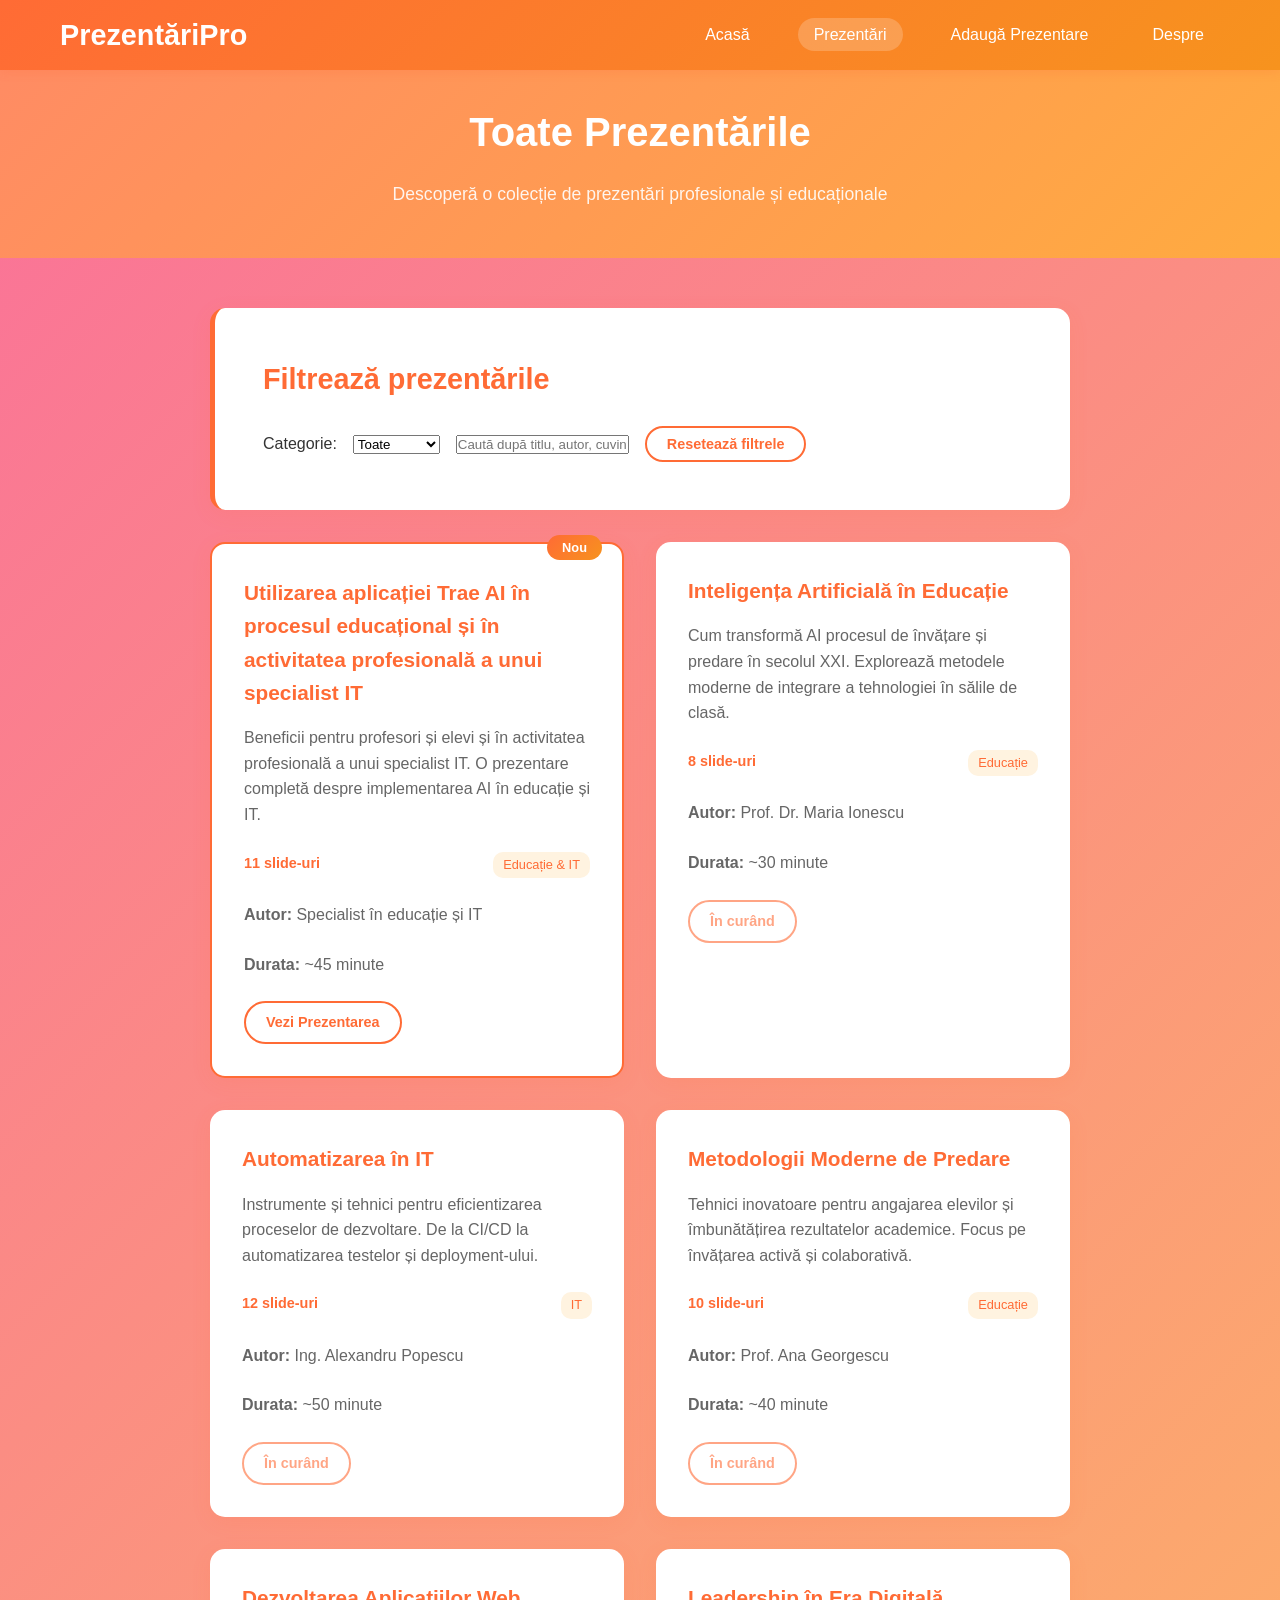
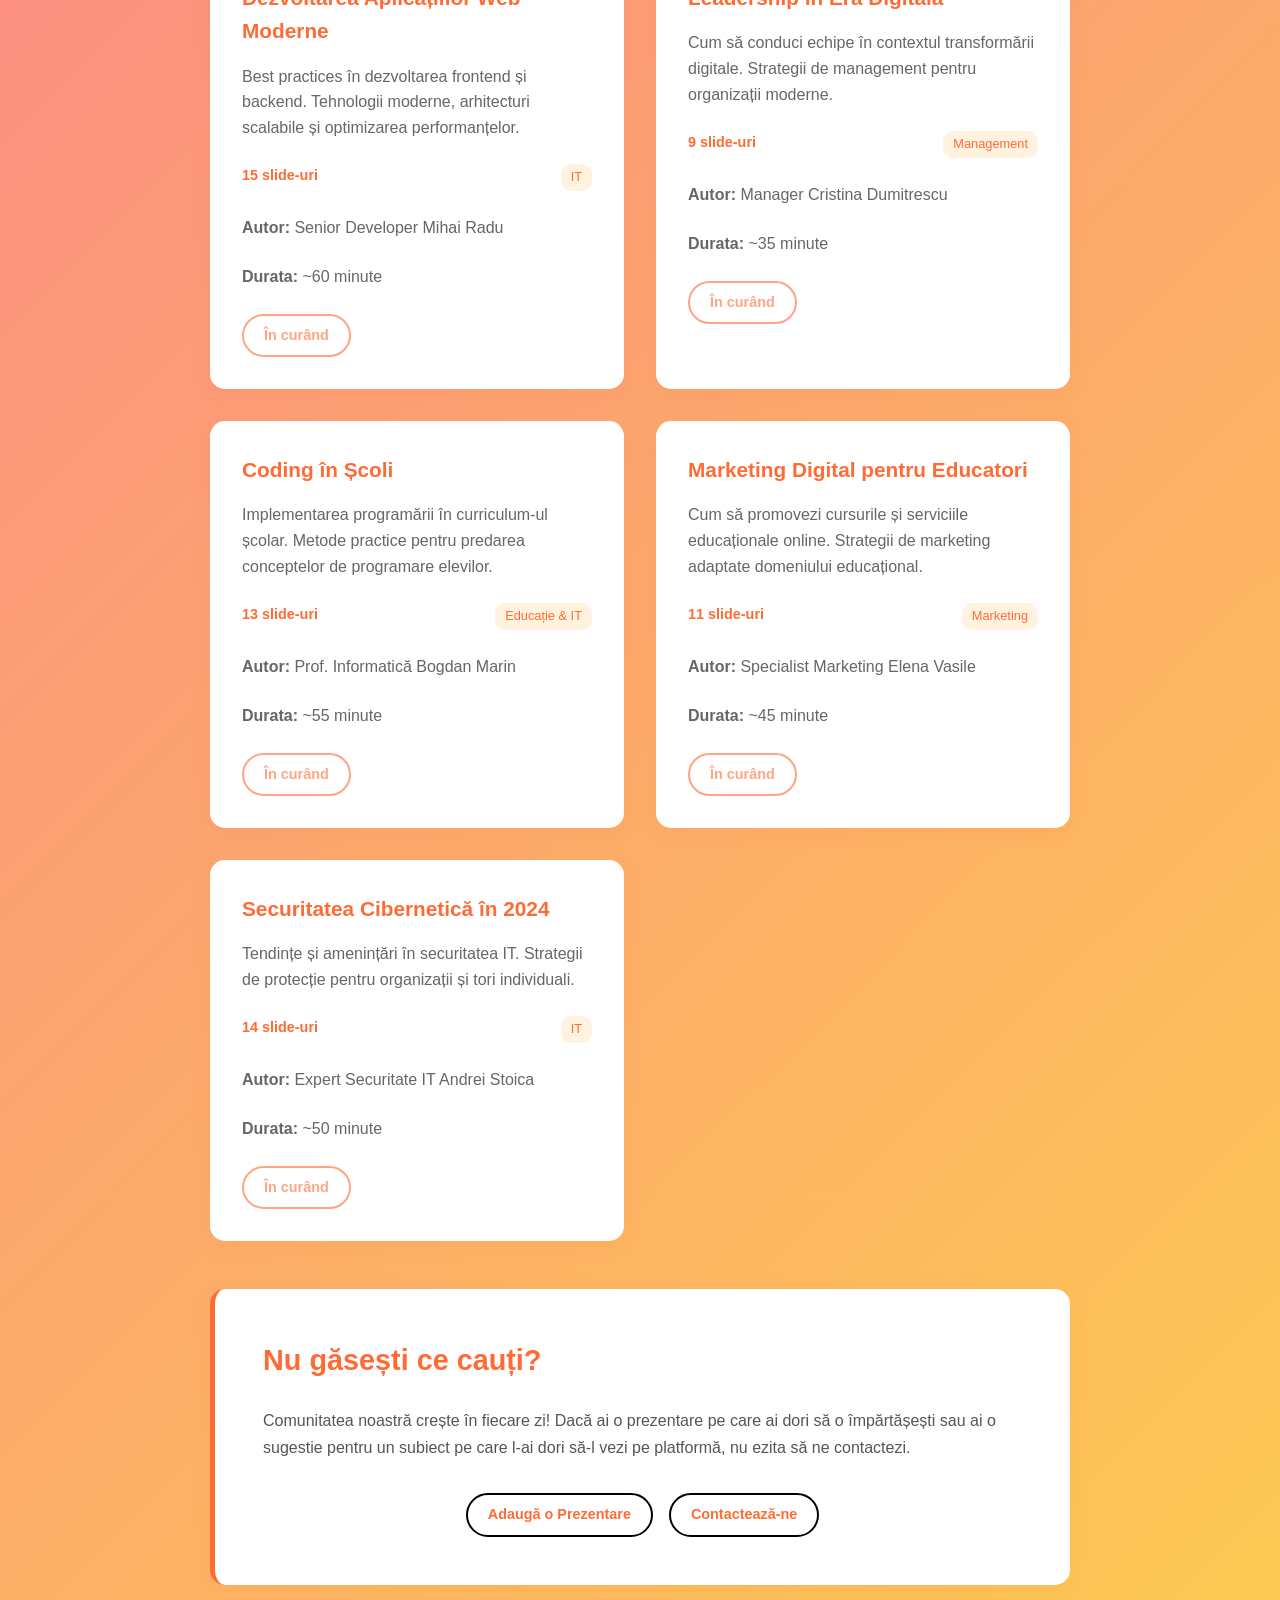
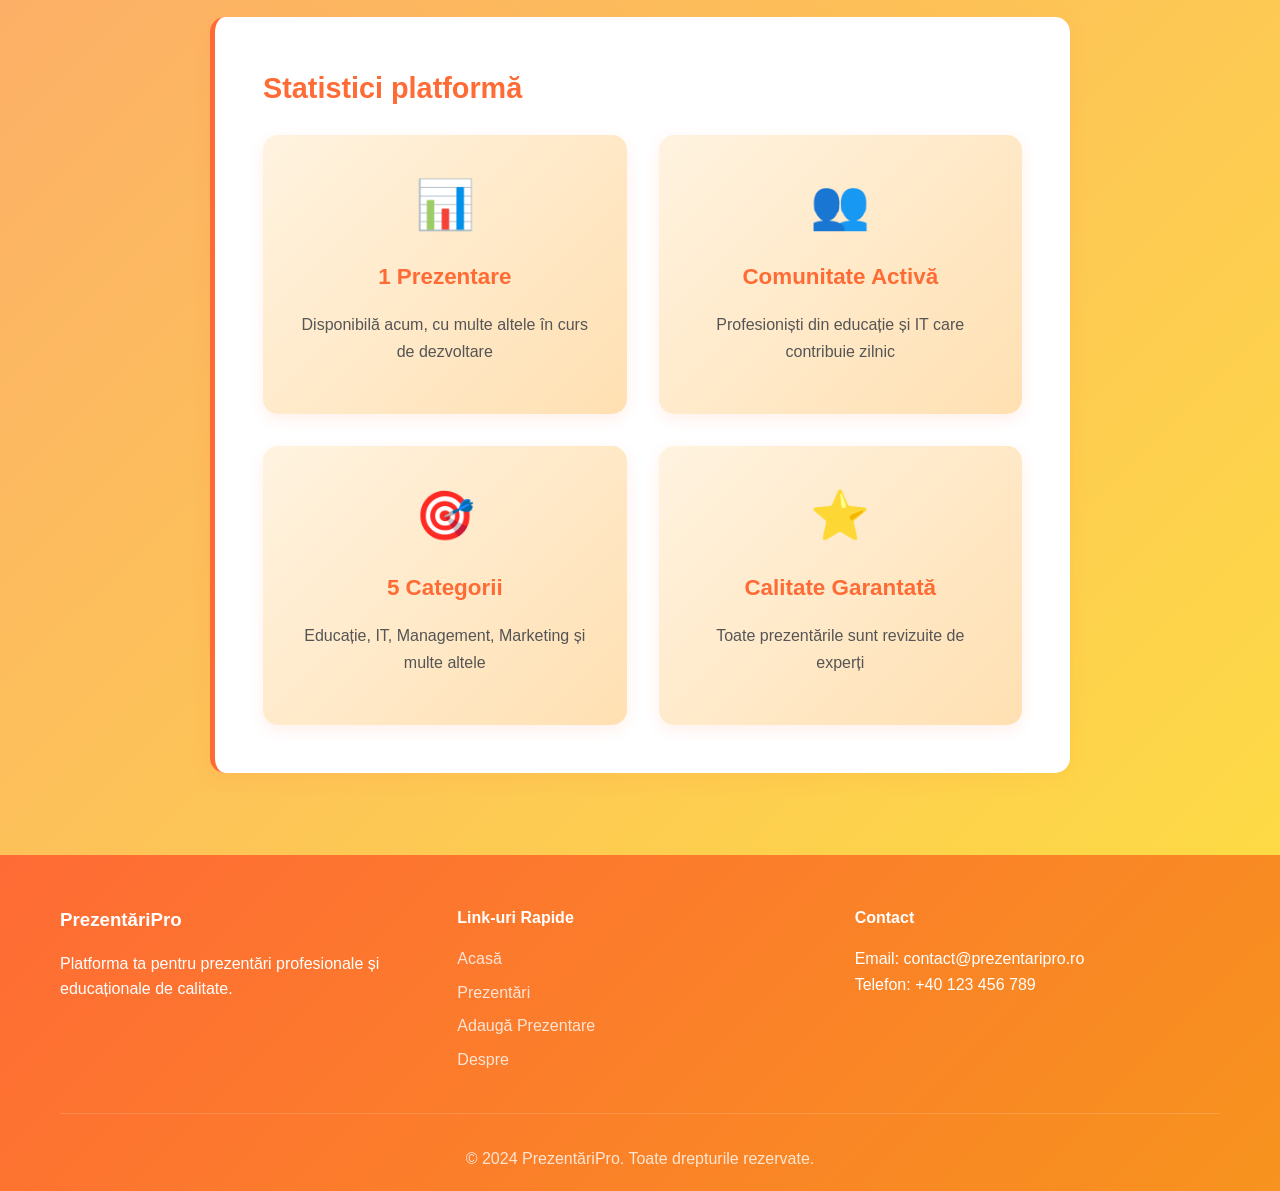
==== prezentari.html @ 8ccc5378 "Add files via upload" ====
<!DOCTYPE html>
<html lang="ro">
<head>
    <meta charset="UTF-8">
    <meta name="viewport" content="width=device-width, initial-scale=1.0">
    <title>Prezentări - PrezentăriPro</title>
    <link rel="stylesheet" href="styles.css">
</head>
<body>
    <nav class="navbar">
        <div class="nav-container">
            <div class="nav-logo">
                <h2>PrezentăriPro</h2>
            </div>
            <ul class="nav-menu">
                <li class="nav-item">
                    <a href="index.html" class="nav-link">Acasă</a>
                </li>
                <li class="nav-item">
                    <a href="prezentari.html" class="nav-link active">Prezentări</a>
                </li>
                <li class="nav-item">
                    <a href="adauga.html" class="nav-link">Adaugă Prezentare</a>
                </li>
                <li class="nav-item">
                    <a href="despre.html" class="nav-link">Despre</a>
                </li>
            </ul>
            <div class="hamburger">
                <span class="bar"></span>
                <span class="bar"></span>
                <span class="bar"></span>
            </div>
        </div>
    </nav>

    <header class="presentation-header">
        <div class="container">
            <h1 class="presentation-title">Toate Prezentările</h1>
            <p class="presentation-meta">Descoperă o colecție de prezentări profesionale și educaționale</p>
        </div>
    </header>

    <main class="slides-container">
        <div class="slide">
            <h2>Filtrează prezentările</h2>
            <div class="filters" style="display: flex; gap: 1rem; align-items: center;">
                <label for="category-filter">Categorie:</label>
                <select id="category-filter" class="filter-select">
                    <option value="all">Toate</option>
                    <option value="Didactic">Didactic</option>
                    <option value="Creativ">Creativ</option>
                    <option value="Tehnologie">Tehnologie</option>
                    <option value="Știință">Știință</option>
                    <option value="Arte">Arte</option>
                </select>
                <input type="text" id="search-input" placeholder="Caută după titlu, autor, cuvinte-cheie" class="search-input">
                <button id="clear-filters" class="btn btn-outline">Resetează filtrele</button>
            </div>
        </div>


        <section class="presentations-grid" style="display: grid; grid-template-columns: repeat(auto-fit, minmax(350px, 1fr)); gap: 2rem; margin-bottom: 3rem;">
            <!-- Prezentarea principală -->
            <div class="presentation-card featured" data-category="educatie-it">
                <div class="card-header">
                    <span class="badge">Nou</span>
                </div>
                <h3>Utilizarea aplicației Trae AI în procesul educațional și în activitatea profesională a unui specialist IT</h3>
                <p>Beneficii pentru profesori și elevi și în activitatea profesională a unui specialist IT. O prezentare completă despre implementarea AI în educație și IT.</p>
                <div class="card-meta">
                    <span class="slides-count">11 slide-uri</span>
                    <span class="category">Educație & IT</span>
                </div>
                <div style="margin-top: 1rem;">
                    <p><strong>Autor:</strong> Specialist în educație și IT</p>
                    <p><strong>Durata:</strong> ~45 minute</p>
                </div>
                <a href="trae-ai-prezentare.html" class="btn btn-outline">Vezi Prezentarea</a>
            </div>

            <!-- Prezentări viitoare -->
            <div class="presentation-card" data-category="educatie">
                <h3>Inteligența Artificială în Educație</h3>
                <p>Cum transformă AI procesul de învățare și predare în secolul XXI. Explorează metodele moderne de integrare a tehnologiei în sălile de clasă.</p>
                <div class="card-meta">
                    <span class="slides-count">8 slide-uri</span>
                    <span class="category">Educație</span>
                </div>
                <div style="margin-top: 1rem;">
                    <p><strong>Autor:</strong> Prof. Dr. Maria Ionescu</p>
                    <p><strong>Durata:</strong> ~30 minute</p>
                </div>
                <a href="#" class="btn btn-outline" style="opacity: 0.6; cursor: not-allowed;">În curând</a>
            </div>

            <div class="presentation-card" data-category="it">
                <h3>Automatizarea în IT</h3>
                <p>Instrumente și tehnici pentru eficientizarea proceselor de dezvoltare. De la CI/CD la automatizarea testelor și deployment-ului.</p>
                <div class="card-meta">
                    <span class="slides-count">12 slide-uri</span>
                    <span class="category">IT</span>
                </div>
                <div style="margin-top: 1rem;">
                    <p><strong>Autor:</strong> Ing. Alexandru Popescu</p>
                    <p><strong>Durata:</strong> ~50 minute</p>
                </div>
                <a href="#" class="btn btn-outline" style="opacity: 0.6; cursor: not-allowed;">În curând</a>
            </div>

            <div class="presentation-card" data-category="educatie">
                <h3>Metodologii Moderne de Predare</h3>
                <p>Tehnici inovatoare pentru angajarea elevilor și îmbunătățirea rezultatelor academice. Focus pe învățarea activă și colaborativă.</p>
                <div class="card-meta">
                    <span class="slides-count">10 slide-uri</span>
                    <span class="category">Educație</span>
                </div>
                <div style="margin-top: 1rem;">
                    <p><strong>Autor:</strong> Prof. Ana Georgescu</p>
                    <p><strong>Durata:</strong> ~40 minute</p>
                </div>
                <a href="#" class="btn btn-outline" style="opacity: 0.6; cursor: not-allowed;">În curând</a>
            </div>

            <div class="presentation-card" data-category="it">
                <h3>Dezvoltarea Aplicațiilor Web Moderne</h3>
                <p>Best practices în dezvoltarea frontend și backend. Tehnologii moderne, arhitecturi scalabile și optimizarea performanțelor.</p>
                <div class="card-meta">
                    <span class="slides-count">15 slide-uri</span>
                    <span class="category">IT</span>
                </div>
                <div style="margin-top: 1rem;">
                    <p><strong>Autor:</strong> Senior Developer Mihai Radu</p>
                    <p><strong>Durata:</strong> ~60 minute</p>
                </div>
                <a href="#" class="btn btn-outline" style="opacity: 0.6; cursor: not-allowed;">În curând</a>
            </div>

            <div class="presentation-card" data-category="management">
                <h3>Leadership în Era Digitală</h3>
                <p>Cum să conduci echipe în contextul transformării digitale. Strategii de management pentru organizații moderne.</p>
                <div class="card-meta">
                    <span class="slides-count">9 slide-uri</span>
                    <span class="category">Management</span>
                </div>
                <div style="margin-top: 1rem;">
                    <p><strong>Autor:</strong> Manager Cristina Dumitrescu</p>
                    <p><strong>Durata:</strong> ~35 minute</p>
                </div>
                <a href="#" class="btn btn-outline" style="opacity: 0.6; cursor: not-allowed;">În curând</a>
            </div>

            <div class="presentation-card" data-category="educatie-it">
                <h3>Coding în Școli</h3>
                <p>Implementarea programării în curriculum-ul școlar. Metode practice pentru predarea conceptelor de programare elevilor.</p>
                <div class="card-meta">
                    <span class="slides-count">13 slide-uri</span>
                    <span class="category">Educație & IT</span>
                </div>
                <div style="margin-top: 1rem;">
                    <p><strong>Autor:</strong> Prof. Informatică Bogdan Marin</p>
                    <p><strong>Durata:</strong> ~55 minute</p>
                </div>
                <a href="#" class="btn btn-outline" style="opacity: 0.6; cursor: not-allowed;">În curând</a>
            </div>

            <div class="presentation-card" data-category="marketing">
                <h3>Marketing Digital pentru Educatori</h3>
                <p>Cum să promovezi cursurile și serviciile educaționale online. Strategii de marketing adaptate domeniului educațional.</p>
                <div class="card-meta">
                    <span class="slides-count">11 slide-uri</span>
                    <span class="category">Marketing</span>
                </div>
                <div style="margin-top: 1rem;">
                    <p><strong>Autor:</strong> Specialist Marketing Elena Vasile</p>
                    <p><strong>Durata:</strong> ~45 minute</p>
                </div>
                <a href="#" class="btn btn-outline" style="opacity: 0.6; cursor: not-allowed;">În curând</a>
            </div>

            <div class="presentation-card" data-category="it">
                <h3>Securitatea Cibernetică în 2024</h3>
                <p>Tendințe și amenințări în securitatea IT. Strategii de protecție pentru organizații și 
                    tori individuali.</p>
                <div class="card-meta">
                    <span class="slides-count">14 slide-uri</span>
                    <span class="category">IT</span>
                </div>
                <div style="margin-top: 1rem;">
                    <p><strong>Autor:</strong> Expert Securitate IT Andrei Stoica</p>
                    <p><strong>Durata:</strong> ~50 minute</p>
                </div>
                <a href="#" class="btn btn-outline" style="opacity: 0.6; cursor: not-allowed;">În curând</a>
            </div>
        </section>

        <div class="slide">
            <h2>Nu găsești ce cauți?</h2>
            <p>Comunitatea noastră crește în fiecare zi! Dacă ai o prezentare pe care ai dori să o împărtășești sau ai o sugestie pentru un subiect pe care l-ai dori să-l vezi pe platformă, nu ezita să ne contactezi.</p>
            
            <div class="hero-buttons" style="margin-top: 2rem;">
                <a href="adauga.html" class="btn btn-primary">Adaugă o Prezentare</a>
                <a href="despre.html" class="btn btn-secondary">Contactează-ne</a>
            </div>
        </div>

        <div class="slide">
            <h2>Statistici platformă</h2>
            <div class="features-grid">
                <div class="feature-card">
                    <div class="feature-icon">📊</div>
                    <h3>1 Prezentare</h3>
                    <p>Disponibilă acum, cu multe altele în curs de dezvoltare</p>
                </div>
                
                <div class="feature-card">
                    <div class="feature-icon">👥</div>
                    <h3>Comunitate Activă</h3>
                    <p>Profesioniști din educație și IT care contribuie zilnic</p>
                </div>
                
                <div class="feature-card">
                    <div class="feature-icon">🎯</div>
                    <h3>5 Categorii</h3>
                    <p>Educație, IT, Management, Marketing și multe altele</p>
                </div>
                
                <div class="feature-card">
                    <div class="feature-icon">⭐</div>
                    <h3>Calitate Garantată</h3>
                    <p>Toate prezentările sunt revizuite de experți</p>
                </div>
            </div>
        </div>
    </main>

    <footer class="footer">
        <div class="container">
            <div class="footer-content">
                <div class="footer-section">
                    <h3>PrezentăriPro</h3>
                    <p>Platforma ta pentru prezentări profesionale și educaționale de calitate.</p>
                </div>
                <div class="footer-section">
                    <h4>Link-uri Rapide</h4>
                    <ul>
                        <li><a href="index.html">Acasă</a></li>
                        <li><a href="prezentari.html">Prezentări</a></li>
                        <li><a href="adauga.html">Adaugă Prezentare</a></li>
                        <li><a href="despre.html">Despre</a></li>
                    </ul>
                </div>
                <div class="footer-section">
                    <h4>Contact</h4>
                    <p>Email: contact@prezentaripro.ro</p>
                    <p>Telefon: +40 123 456 789</p>
                </div>
            </div>
            <div class="footer-bottom">
                <p>&copy; 2024 PrezentăriPro. Toate drepturile rezervate.</p>
            </div>
        </div>
    </footer>

    <script src="script.js"></script>
</body>
</html>
---- styles.css ----
/* Reset and Base Styles */
* {
    margin: 0;
    padding: 0;
    box-sizing: border-box;
}

body {
    font-family: 'Segoe UI', Tahoma, Geneva, Verdana, sans-serif;
    line-height: 1.6;
    color: #333;
    background-color: #fef7f0;
    background: linear-gradient(135deg, #fa709a 0%, #fee140 100%);
}

.container {
    max-width: 1200px;
    margin: 0 auto;
    padding: 0 20px;
}

/* Navigation */
.navbar {
    background: linear-gradient(135deg, #ff6b35, #f7931e);
    box-shadow: 0 2px 10px rgba(255, 107, 53, 0.2);
    position: fixed;
    top: 0;
    width: 100%;
    z-index: 1000;
}

.nav-container {
    max-width: 1200px;
    margin: 0 auto;
    padding: 0 20px;
    display: flex;
    justify-content: space-between;
    align-items: center;
    height: 70px;
}

.nav-logo h2 {
    color: white;
    font-size: 1.8rem;
    font-weight: 700;
}

.nav-menu {
    display: flex;
    list-style: none;
    gap: 2rem;
}

.nav-link {
    color: white;
    text-decoration: none;
    font-weight: 500;
    padding: 8px 16px;
    border-radius: 25px;
    transition: all 0.3s ease;
}

.nav-link:hover,
.nav-link.active {
    background-color: rgba(255, 255, 255, 0.2);
    transform: translateY(-2px);
}

.hamburger {
    display: none;
    flex-direction: column;
    cursor: pointer;
}

.bar {
    width: 25px;
    height: 3px;
    background-color: white;
    margin: 3px 0;
    transition: 0.3s;
}

/* Hero Section */
.hero {
    background: linear-gradient(135deg, #ff8a65, #ffab40);
    padding: 120px 0 80px;
    text-align: center;
    color: white;
}

.hero-content {
    max-width: 800px;
    margin: 0 auto;
    padding: 0 20px;
}

.hero h1 {
    font-size: 3.5rem;
    margin-bottom: 1rem;
    font-weight: 700;
    text-shadow: 2px 2px 4px rgba(0, 0, 0, 0.1);
}

.hero-subtitle {
    font-size: 1.5rem;
    margin-bottom: 1.5rem;
    opacity: 0.9;
}

.hero-description {
    font-size: 1.1rem;
    margin-bottom: 2.5rem;
    opacity: 0.8;
    line-height: 1.7;
}

.hero-buttons {
    display: flex;
    gap: 1rem;
    justify-content: center;
    flex-wrap: wrap;
}

/* Buttons */
.btn {
    display: inline-block;
    padding: 12px 30px;
    border-radius: 30px;
    text-decoration: none;
    font-weight: 600;
    transition: all 0.3s ease;
    border: 2px solid transparent;
    cursor: pointer;
}

/* Hero-specific button variants */
.btn-hero-primary {
    background-color: white;
    color: #ff6b35;
    border-color: white;
}

.btn-hero-primary:hover {
    background-color: transparent;
    color: white;
    border-color: white;
    transform: translateY(-2px);
}

.btn-hero-secondary {
    background-color: transparent;
    color: white;
    border-color: white;
}

.btn-hero-secondary:hover {
    background-color: white;
    color: #ff6b35;
    transform: translateY(-2px);
}

.btn-primary {
    background-color: transparent;
    color: #ffffff;
    border-color: #000000;
    padding: 8px 20px;
    font-size: 0.9rem;
}

.btn-primary:hover {
    background-color: #000000;
    color: #ffffff;
    border-color: #000000;
    transform: translateY(-2px);
}

.btn-secondary {
    background-color: transparent;
    color: #ffffff;
    border-color: #000000;
    padding: 8px 20px;
    font-size: 0.9rem;
}

.btn-secondary:hover {
    background-color: #000000;
    color: #ffffff;
    border-color: #000000;
    transform: translateY(-2px);
}

.btn-outline {
    background-color: transparent;
    color: #ff6b35;
    border-color: #ff6b35;
    padding: 8px 20px;
    font-size: 0.9rem;
}

.btn-outline:hover {
    background-color: #ff6b35;
    color: white;
    transform: translateY(-2px);
}

/* Ensure hero-buttons text is orange */
.hero-buttons .btn {
    color: #ff6b35;
}

/* Features Section */
.features {
    padding: 80px 0;
    background-color: white;
}

.features h2 {
    text-align: center;
    font-size: 2.5rem;
    margin-bottom: 3rem;
    color: #ff6b35;
}

.features-grid {
    display: grid;
    grid-template-columns: repeat(auto-fit, minmax(250px, 1fr));
    gap: 2rem;
}

.feature-card {
    text-align: center;
    padding: 2rem;
    border-radius: 15px;
    background: linear-gradient(135deg, #fff3e0, #ffe0b2);
    box-shadow: 0 5px 15px rgba(255, 107, 53, 0.1);
    transition: transform 0.3s ease;
}

.feature-card:hover {
    transform: translateY(-5px);
}

.feature-icon {
    font-size: 3rem;
    margin-bottom: 1rem;
}

.feature-card h3 {
    color: #ff6b35;
    margin-bottom: 1rem;
    font-size: 1.3rem;
}

.feature-card p {
    color: #666;
    line-height: 1.6;
}

/* Latest Presentations */
.latest-presentations {
    padding: 80px 0;
    background: linear-gradient(135deg, #fef7f0, #fff3e0);
}

.latest-presentations h2 {
    text-align: center;
    font-size: 2.5rem;
    margin-bottom: 3rem;
    color: #ff6b35;
}

.presentations-grid {
    display: grid;
    grid-template-columns: repeat(auto-fit, minmax(300px, 1fr));
    gap: 2rem;
}

.presentation-card {
    background: white;
    border-radius: 15px;
    padding: 2rem;
    box-shadow: 0 5px 20px rgba(255, 107, 53, 0.1);
    transition: all 0.3s ease;
    position: relative;
}

.presentation-card:hover {
    transform: translateY(-5px);
    box-shadow: 0 10px 30px rgba(255, 107, 53, 0.2);
}

.presentation-card.featured {
    border: 2px solid #ff6b35;
}

.card-header {
    position: absolute;
    top: -10px;
    right: 20px;
}

.badge {
    background: linear-gradient(135deg, #ff6b35, #f7931e);
    color: white;
    padding: 5px 15px;
    border-radius: 15px;
    font-size: 0.8rem;
    font-weight: 600;
}

.presentation-card h3 {
    color: #ff6b35;
    margin-bottom: 1rem;
    font-size: 1.3rem;
}

.presentation-card p {
    color: #666;
    margin-bottom: 1.5rem;
    line-height: 1.6;
}

.card-meta {
    display: flex;
    justify-content: space-between;
    margin-bottom: 1.5rem;
    font-size: 0.9rem;
}

.slides-count {
    color: #ff6b35;
    font-weight: 600;
}

.category {
    background-color: #fff3e0;
    color: #ff6b35;
    padding: 3px 10px;
    border-radius: 10px;
    font-size: 0.8rem;
}

/* Footer */
.footer {
    background: linear-gradient(135deg, #ff6b35, #f7931e);
    color: white;
    padding: 50px 0 20px;
}

.footer-content {
    display: grid;
    grid-template-columns: repeat(auto-fit, minmax(250px, 1fr));
    gap: 2rem;
    margin-bottom: 2rem;
}

.footer-section h3,
.footer-section h4 {
    margin-bottom: 1rem;
}

.footer-section ul {
    list-style: none;
}

.footer-section ul li {
    margin-bottom: 0.5rem;
}

.footer-section a {
    color: white;
    text-decoration: none;
    opacity: 0.8;
    transition: opacity 0.3s ease;
}

.footer-section a:hover {
    opacity: 1;
}

.footer-bottom {
    text-align: center;
    padding-top: 2rem;
    border-top: 1px solid rgba(255, 255, 255, 0.2);
    opacity: 0.8;
}

/* Presentation Page Styles */
.presentation-header {
    background: linear-gradient(135deg, #ff8a65, #ffab40);
    padding: 100px 0 50px;
    text-align: center;
    color: white;
}

.presentation-title {
    font-size: 2.5rem;
    margin-bottom: 1rem;
    font-weight: 700;
}

.presentation-meta {
    font-size: 1.1rem;
    opacity: 0.9;
}

.slides-container {
    max-width: 900px;
    margin: 0 auto;
    padding: 50px 20px;
}

.slide {
    background: white;
    border-radius: 15px;
    padding: 3rem;
    margin-bottom: 2rem;
    box-shadow: 0 5px 20px rgba(255, 107, 53, 0.1);
    border-left: 5px solid #ff6b35;
}

.slide-number {
    background: linear-gradient(135deg, #ff6b35, #f7931e);
    color: white;
    padding: 5px 15px;
    border-radius: 20px;
    font-size: 0.9rem;
    font-weight: 600;
    display: inline-block;
    margin-bottom: 1rem;
}

.slide h2 {
    color: #ff6b35;
    margin-bottom: 1.5rem;
    font-size: 1.8rem;
}

.slide h3 {
    color: #ff6b35;
    margin-bottom: 1rem;
    font-size: 1.4rem;
}

.slide ul {
    margin-left: 1.5rem;
    margin-bottom: 1rem;
}

.slide li {
    margin-bottom: 0.8rem;
    line-height: 1.6;
}

.slide p {
    line-height: 1.7;
    margin-bottom: 1rem;
    color: #555;
}

/* Form Styles */
.form-container {
    max-width: 600px;
    margin: 0 auto;
    padding: 50px 20px;
}

.form-group {
    margin-bottom: 1.5rem;
}

.form-group label {
    display: block;
    margin-bottom: 0.5rem;
    color: #ff6b35;
    font-weight: 600;
}

.form-group input,
.form-group textarea,
.form-group select {
    width: 100%;
    padding: 12px;
    border: 2px solid #ffe0b2;
    border-radius: 8px;
    font-size: 1rem;
    transition: border-color 0.3s ease;
}

.form-group input:focus,
.form-group textarea:focus,
.form-group select:focus {
    outline: none;
    border-color: #ff6b35;
}

.form-group textarea {
    resize: vertical;
    min-height: 120px;
}

/* Responsive Design */
@media (max-width: 768px) {
    .hamburger {
        display: flex;
    }
    
    .nav-menu {
        position: fixed;
        left: -100%;
        top: 70px;
        flex-direction: column;
        background: linear-gradient(135deg, #ff6b35, #f7931e);
        width: 100%;
        text-align: center;
        transition: 0.3s;
        padding: 2rem 0;
    }
    
    .nav-menu.active {
        left: 0;
    }
    
    .nav-menu li {
        margin: 1rem 0;
    }
    
    .hero h1 {
        font-size: 2.5rem;
    }
    
    .hero-buttons {
        flex-direction: column;
        align-items: center;
    }
    
    .features-grid,
    .presentations-grid {
        grid-template-columns: 1fr;
    }
    
    .footer-content {
        grid-template-columns: 1fr;
        text-align: center;
    }
    
    .slide {
        padding: 2rem;
    }
    
    .presentation-title {
        font-size: 2rem;
    }
}

@media (max-width: 480px) {
    .hero h1 {
        font-size: 2rem;
    }
    
    .hero-subtitle {
        font-size: 1.2rem;
    }
    
    .slide {
        padding: 1.5rem;
    }
    
    .slide h2 {
        font-size: 1.5rem;
    }
}
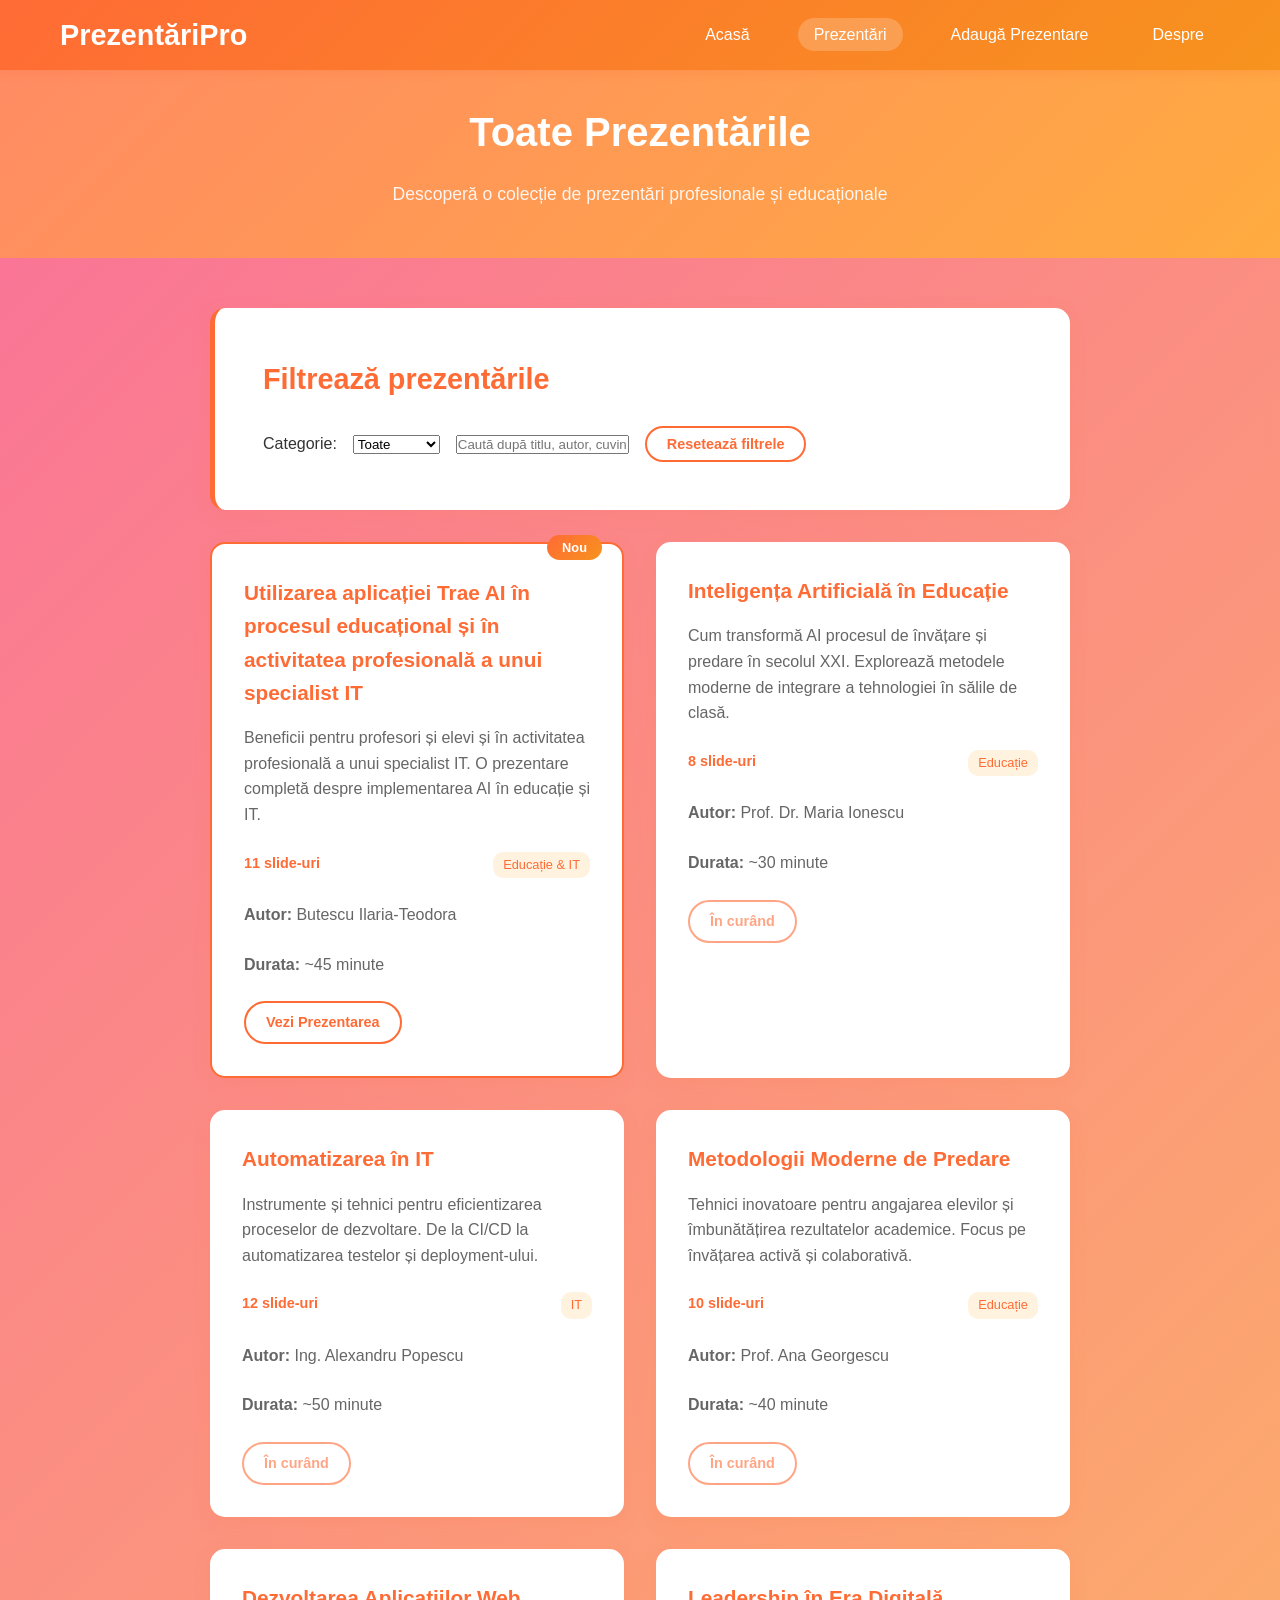
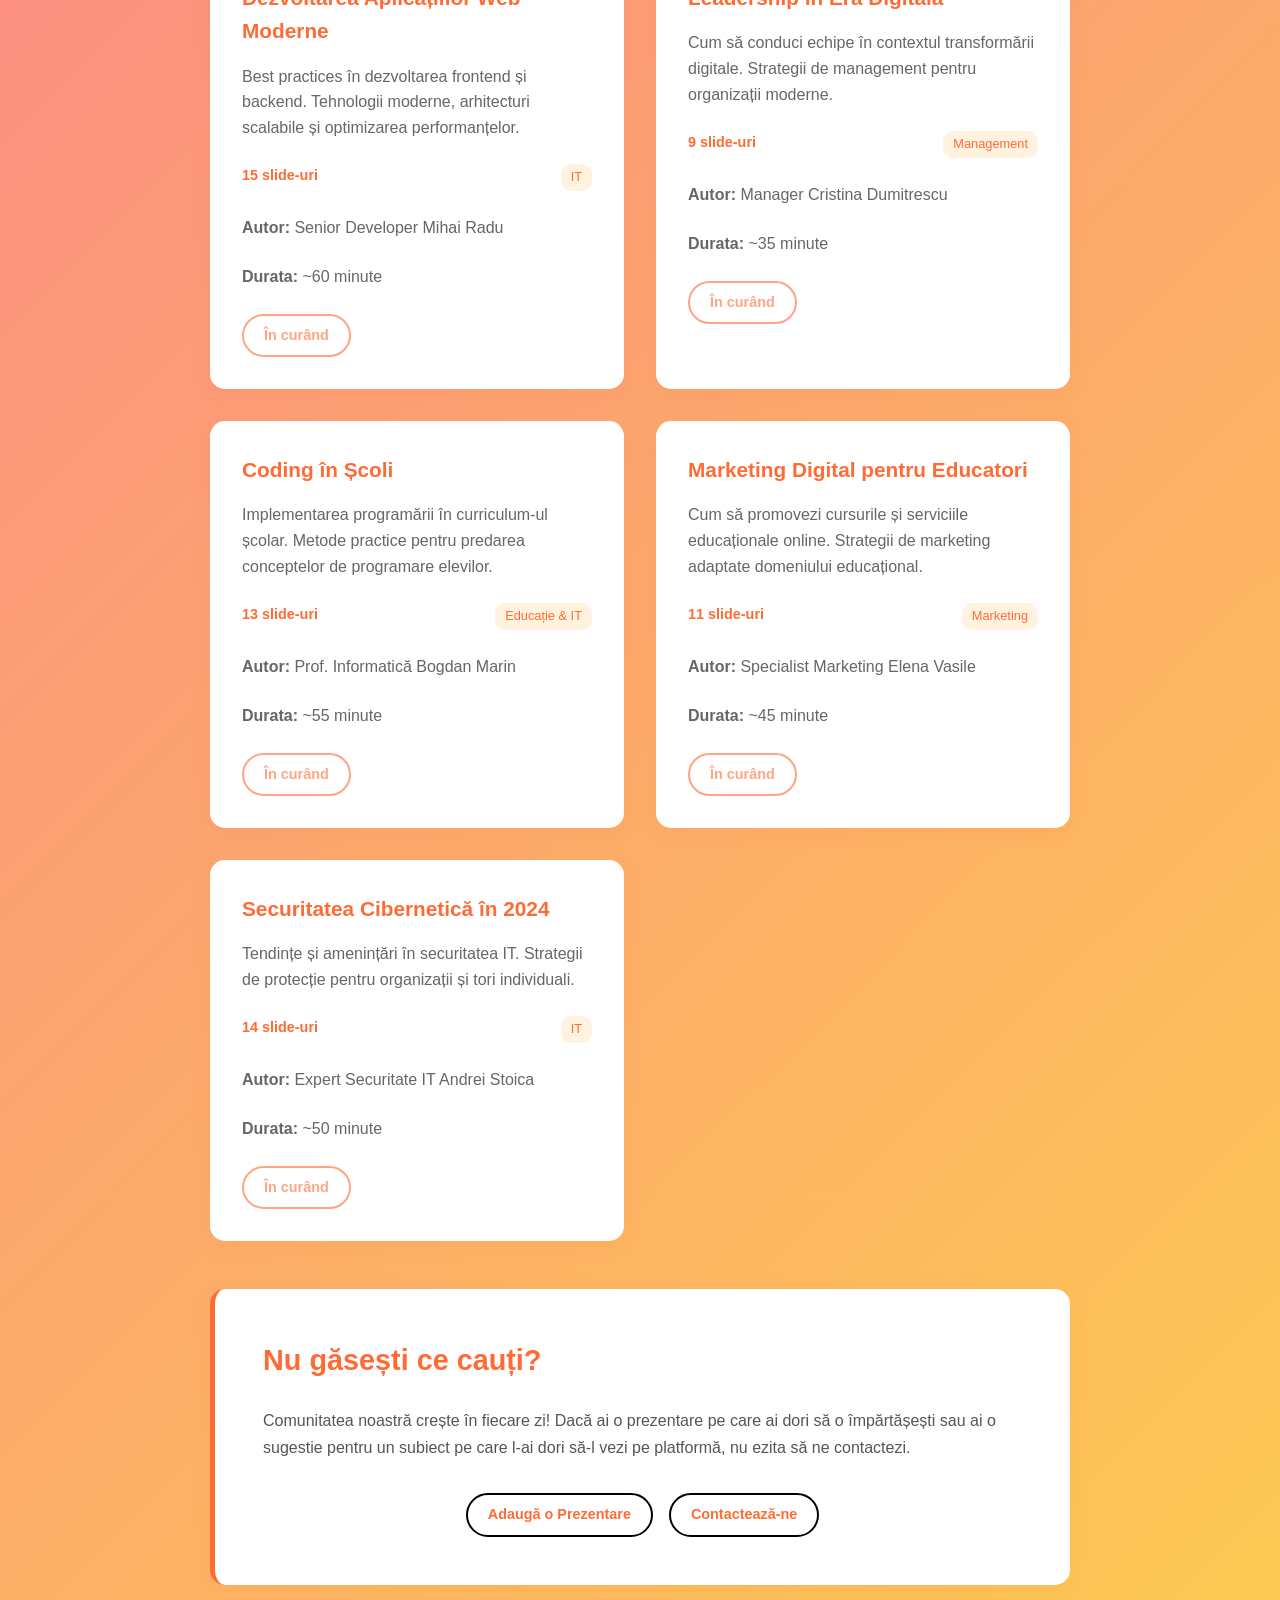
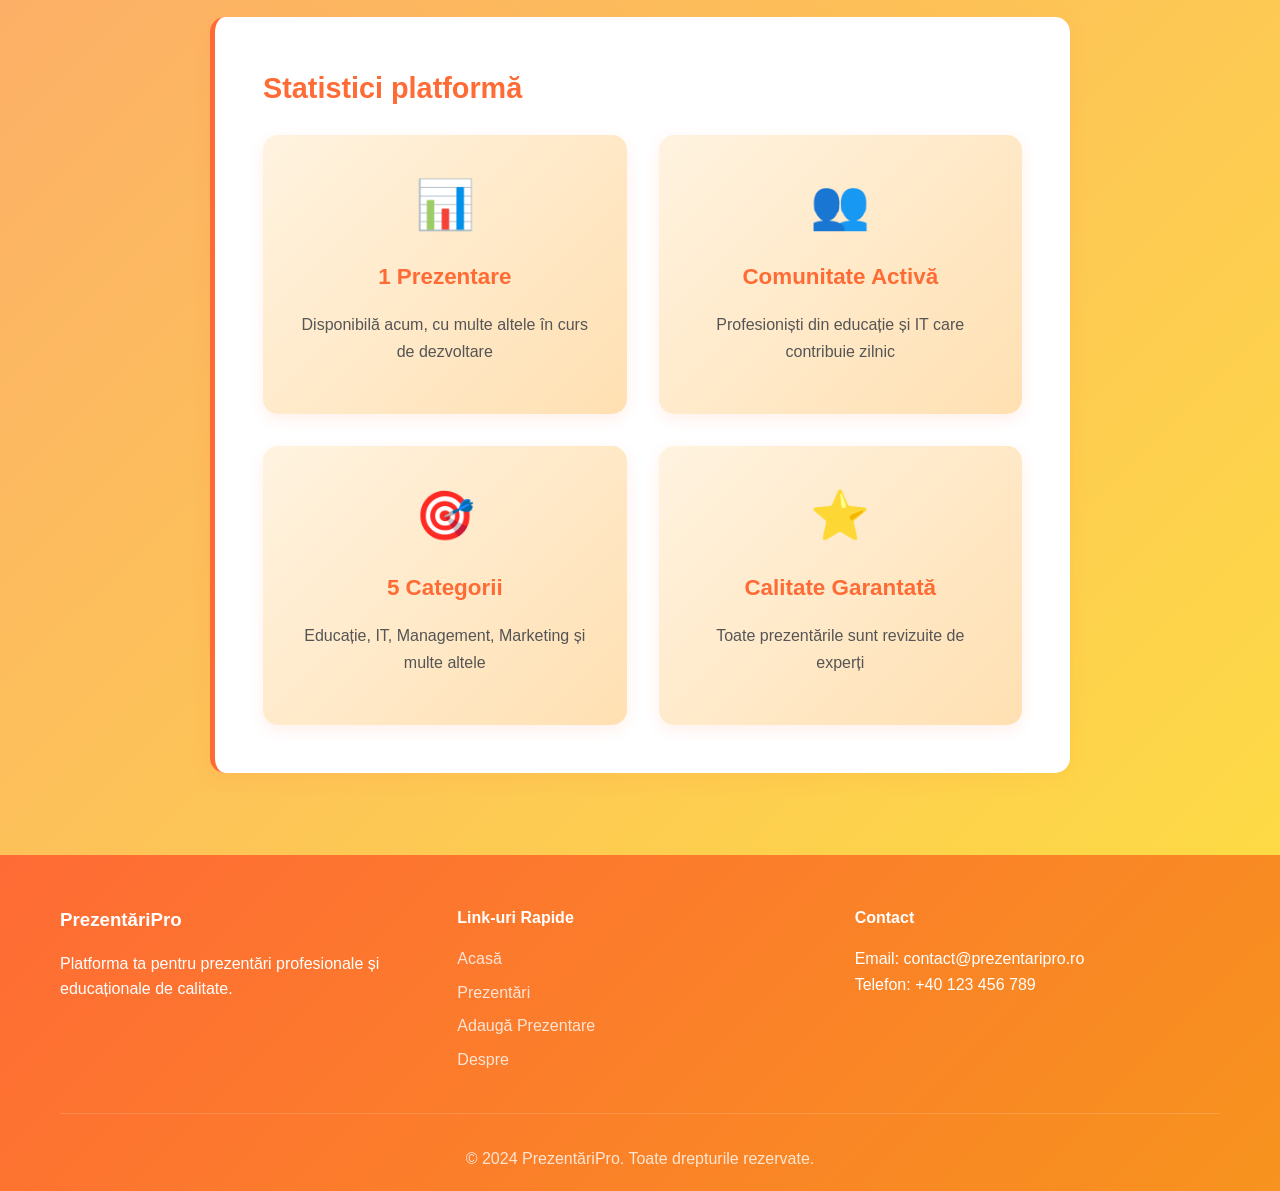
==== commit a2516575: "Add files via upload" ====
--- a/prezentari.html
+++ b/prezentari.html
@@ -73,7 +73,7 @@
                     <span class="category">Educație & IT</span>
                 </div>
                 <div style="margin-top: 1rem;">
-                    <p><strong>Autor:</strong> Specialist în educație și IT</p>
+                    <p><strong>Autor:</strong> Butescu Ilaria-Teodora</p>
                     <p><strong>Durata:</strong> ~45 minute</p>
                 </div>
                 <a href="trae-ai-prezentare.html" class="btn btn-outline">Vezi Prezentarea</a>
